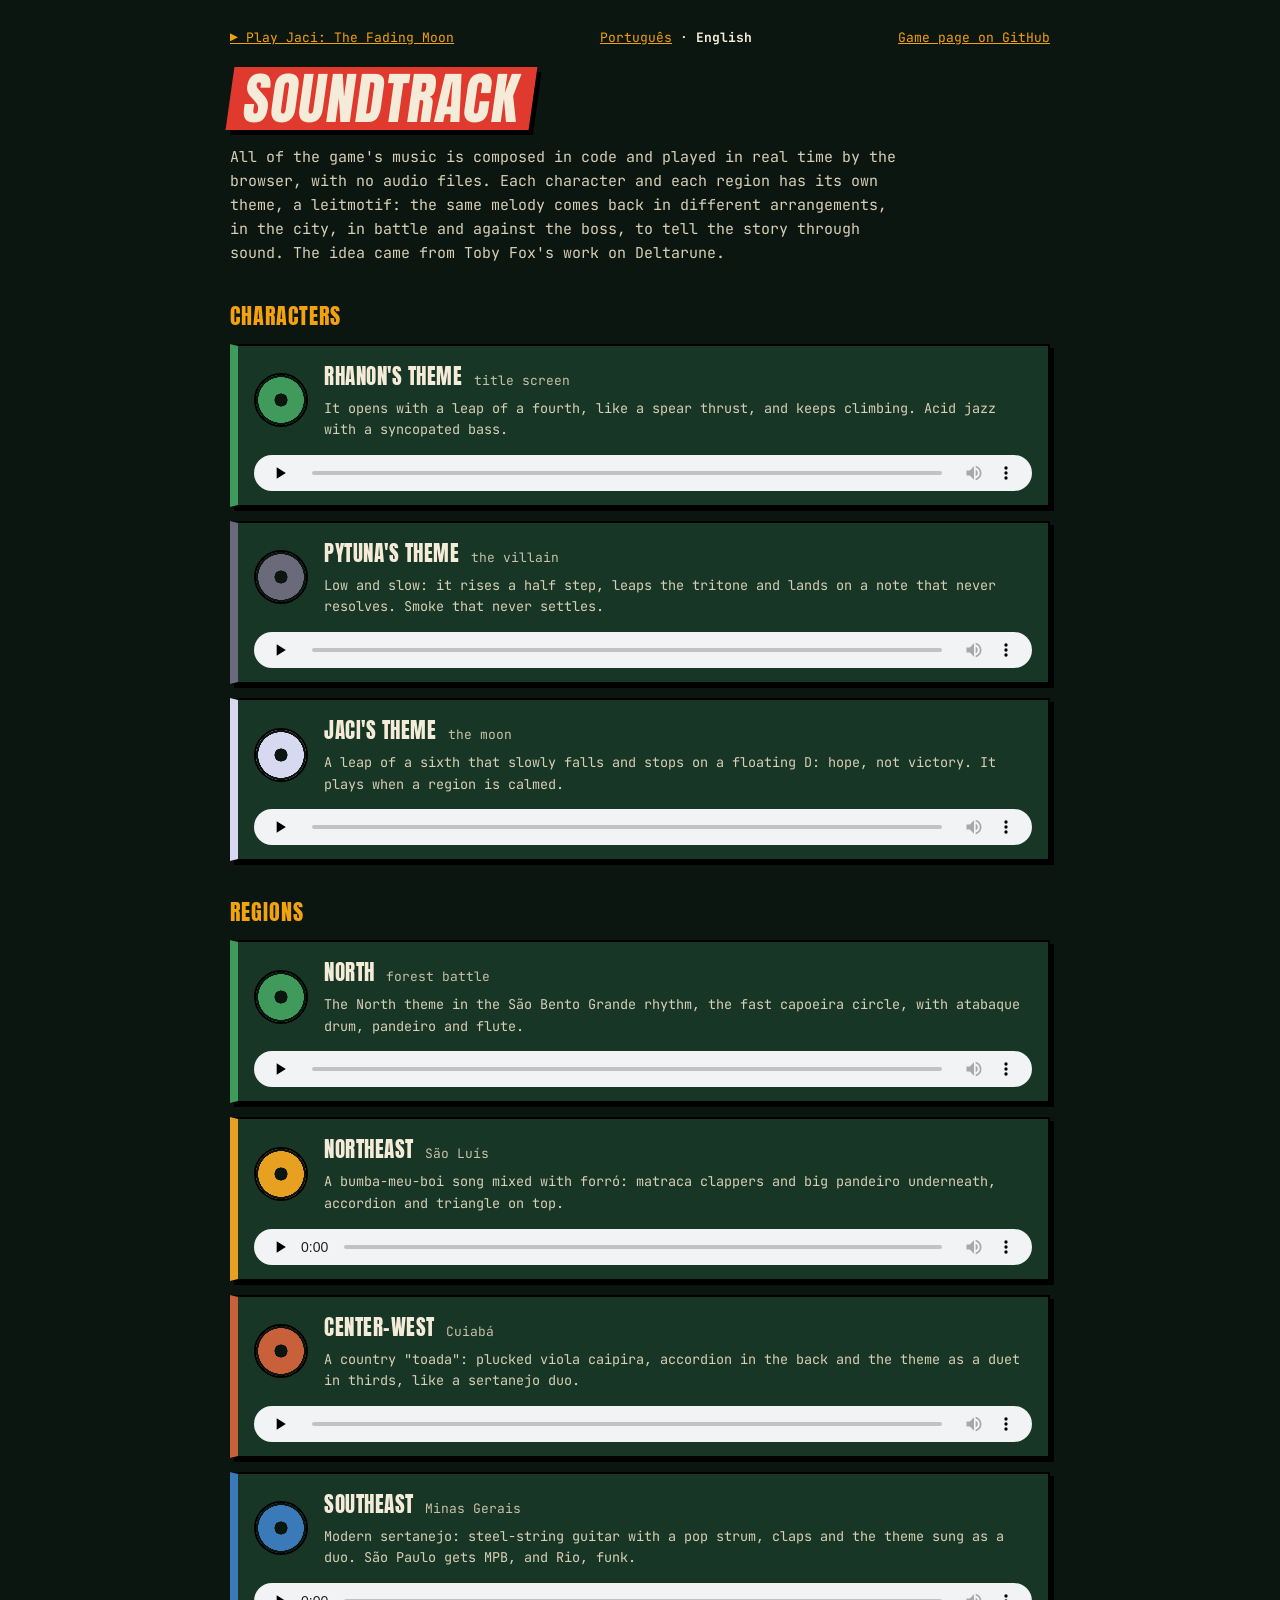
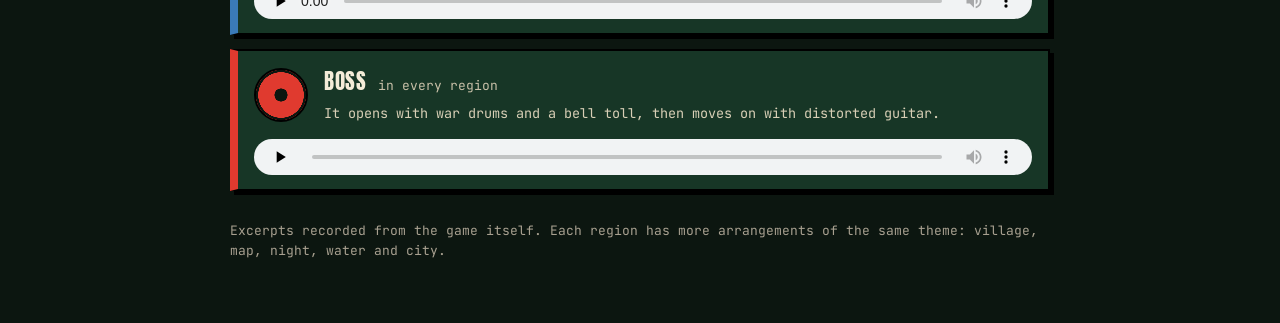
==== trilha.en.html @ 00fb3973 "Publica versão 0.89.0" ====
<!doctype html>
<html lang="en">
<head>
<meta charset="utf-8">
<meta name="viewport" content="width=device-width, initial-scale=1">
<title>Soundtrack · Jaci: The Fading Moon</title>
<link rel="stylesheet" href="https://fonts.googleapis.com/css2?family=Anton&family=JetBrains+Mono:wght@400;700&display=swap">
<style>
  :root{--ink:#0c1610;--leaf:#173626;--moss:#2a5a3c;--bone:#f4ecd8;--paper:#e8d9b0;--blood:#e03a2f;--gold:#f2a20c;
    --display:"Anton",Impact,sans-serif;--mono:"JetBrains Mono",ui-monospace,monospace}
  *{box-sizing:border-box}
  body{margin:0;background:var(--ink);color:var(--bone);font:15px/1.6 var(--mono);padding:28px 16px 48px}
  main{max-width:820px;margin:0 auto}
  a{color:var(--gold)}
  .top{display:flex;justify-content:space-between;gap:12px;flex-wrap:wrap;font-size:13px}
  h1{font:400 clamp(34px,7vw,56px)/1.05 var(--display);letter-spacing:1px;margin:18px 0 6px;text-transform:uppercase}
  h1 span{display:inline-block;background:var(--blood);padding:2px 14px;transform:skewX(-8deg);box-shadow:5px 5px 0 #000}
  .lead{color:#d8cfb6;max-width:680px}
  h2{font:400 22px var(--display);letter-spacing:1px;text-transform:uppercase;margin:34px 0 12px;color:var(--gold)}
  .faixa{display:grid;grid-template-columns:54px 1fr;gap:4px 16px;align-items:center;background:var(--leaf);border:2px solid #000;
    box-shadow:4px 4px 0 #000;padding:14px 16px;margin:0 0 14px;border-left:8px solid var(--c)}
  .faixa .disco{grid-row:span 2;width:54px;height:54px;border-radius:50%;background:radial-gradient(circle at 50% 50%,#0c1610 0 18%,var(--c) 19% 64%,#0c1610 65% 70%,var(--c) 71%);border:2px solid #000}
  .faixa.tocando .disco{animation:gira 2.4s linear infinite}
  @keyframes gira{to{transform:rotate(360deg)}}
  .faixa h3{margin:0;font:400 21px var(--display);letter-spacing:.5px;text-transform:uppercase}
  .faixa h3 small{font:400 13px var(--mono);color:#c8c0a8;text-transform:none;letter-spacing:0;margin-left:6px}
  .faixa p{margin:2px 0 0;color:#d8cfb6;font-size:13.5px}
  .faixa audio{grid-column:1/-1;width:100%;margin-top:10px;height:36px}
  .nota{margin-top:30px;font-size:13px;color:#a8a090}
  @media (max-width:560px){.faixa{grid-template-columns:40px 1fr}.faixa .disco{width:40px;height:40px}}
</style>
</head>
<body>
<main>
  <div class="top"><a href="./">▶ Play Jaci: The Fading Moon</a><span><a href="trilha.html" lang="pt-BR">Português</a> · <b>English</b></span><a href="https://github.com/Ganseblumchen97/rhanon-macley">Game page on GitHub</a></div>
  <h1><span>Soundtrack</span></h1>
  <p class="lead">All of the game's music is composed in code and played in real time by the browser, with no audio files.
  Each character and each region has its own theme, a leitmotif: the same melody comes back in different arrangements, in
  the city, in battle and against the boss, to tell the story through sound. The idea came from Toby Fox's work on Deltarune.</p>

  <h2>Characters</h2>
  <div class="faixa" style="--c:#3f9a5c"><i class="disco"></i><h3>Rhanon's theme <small>title screen</small></h3>
    <p>It opens with a leap of a fourth, like a spear thrust, and keeps climbing. Acid jazz with a syncopated bass.</p>
    <audio controls preload="none" src="midia/tema-rhanon.webm"></audio></div>
  <div class="faixa" style="--c:#6a6a7a"><i class="disco"></i><h3>Pytuna's theme <small>the villain</small></h3>
    <p>Low and slow: it rises a half step, leaps the tritone and lands on a note that never resolves. Smoke that never settles.</p>
    <audio controls preload="none" src="midia/tema-pytuna.webm"></audio></div>
  <div class="faixa" style="--c:#d8d8f0"><i class="disco"></i><h3>Jaci's theme <small>the moon</small></h3>
    <p>A leap of a sixth that slowly falls and stops on a floating D: hope, not victory. It plays when a region is calmed.</p>
    <audio controls preload="none" src="midia/tema-jaci.webm"></audio></div>

  <h2>Regions</h2>
  <div class="faixa" style="--c:#3f9a5c"><i class="disco"></i><h3>North <small>forest battle</small></h3>
    <p>The North theme in the São Bento Grande rhythm, the fast capoeira circle, with atabaque drum, pandeiro and flute.</p>
    <audio controls preload="none" src="midia/norte-batalha.webm"></audio></div>
  <div class="faixa" style="--c:#e8a020"><i class="disco"></i><h3>Northeast <small>São Luís</small></h3>
    <p>A bumba-meu-boi song mixed with forró: matraca clappers and big pandeiro underneath, accordion and triangle on top.</p>
    <audio controls preload="none" src="midia/nordeste.webm"></audio></div>
  <div class="faixa" style="--c:#c8603a"><i class="disco"></i><h3>Center-West <small>Cuiabá</small></h3>
    <p>A country "toada": plucked viola caipira, accordion in the back and the theme as a duet in thirds, like a sertanejo duo.</p>
    <audio controls preload="none" src="midia/centro-oeste.webm"></audio></div>
  <div class="faixa" style="--c:#3a7ab8"><i class="disco"></i><h3>Southeast <small>Minas Gerais</small></h3>
    <p>Modern sertanejo: steel-string guitar with a pop strum, claps and the theme sung as a duo. São Paulo gets MPB, and Rio, funk.</p>
    <audio controls preload="none" src="midia/sudeste-minas.webm"></audio></div>
  <div class="faixa" style="--c:#e03a2f"><i class="disco"></i><h3>Boss <small>in every region</small></h3>
    <p>It opens with war drums and a bell toll, then moves on with distorted guitar.</p>
    <audio controls preload="none" src="midia/chefe.webm"></audio></div>

  <p class="nota">Excerpts recorded from the game itself. Each region has more arrangements of the same theme: village, map, night, water and city.</p>
</main>
<script>
  // uma faixa por vez, e o disco gira enquanto toca (mesmo código da página em português)
  const audios = [...document.querySelectorAll("audio")];
  audios.forEach(a => {
    a.addEventListener("play", () => { audios.forEach(o => { if (o !== a) o.pause(); }); a.parentElement.classList.add("tocando"); });
    ["pause", "ended"].forEach(ev => a.addEventListener(ev, () => a.parentElement.classList.remove("tocando")));
  });
</script>
</body>
</html>
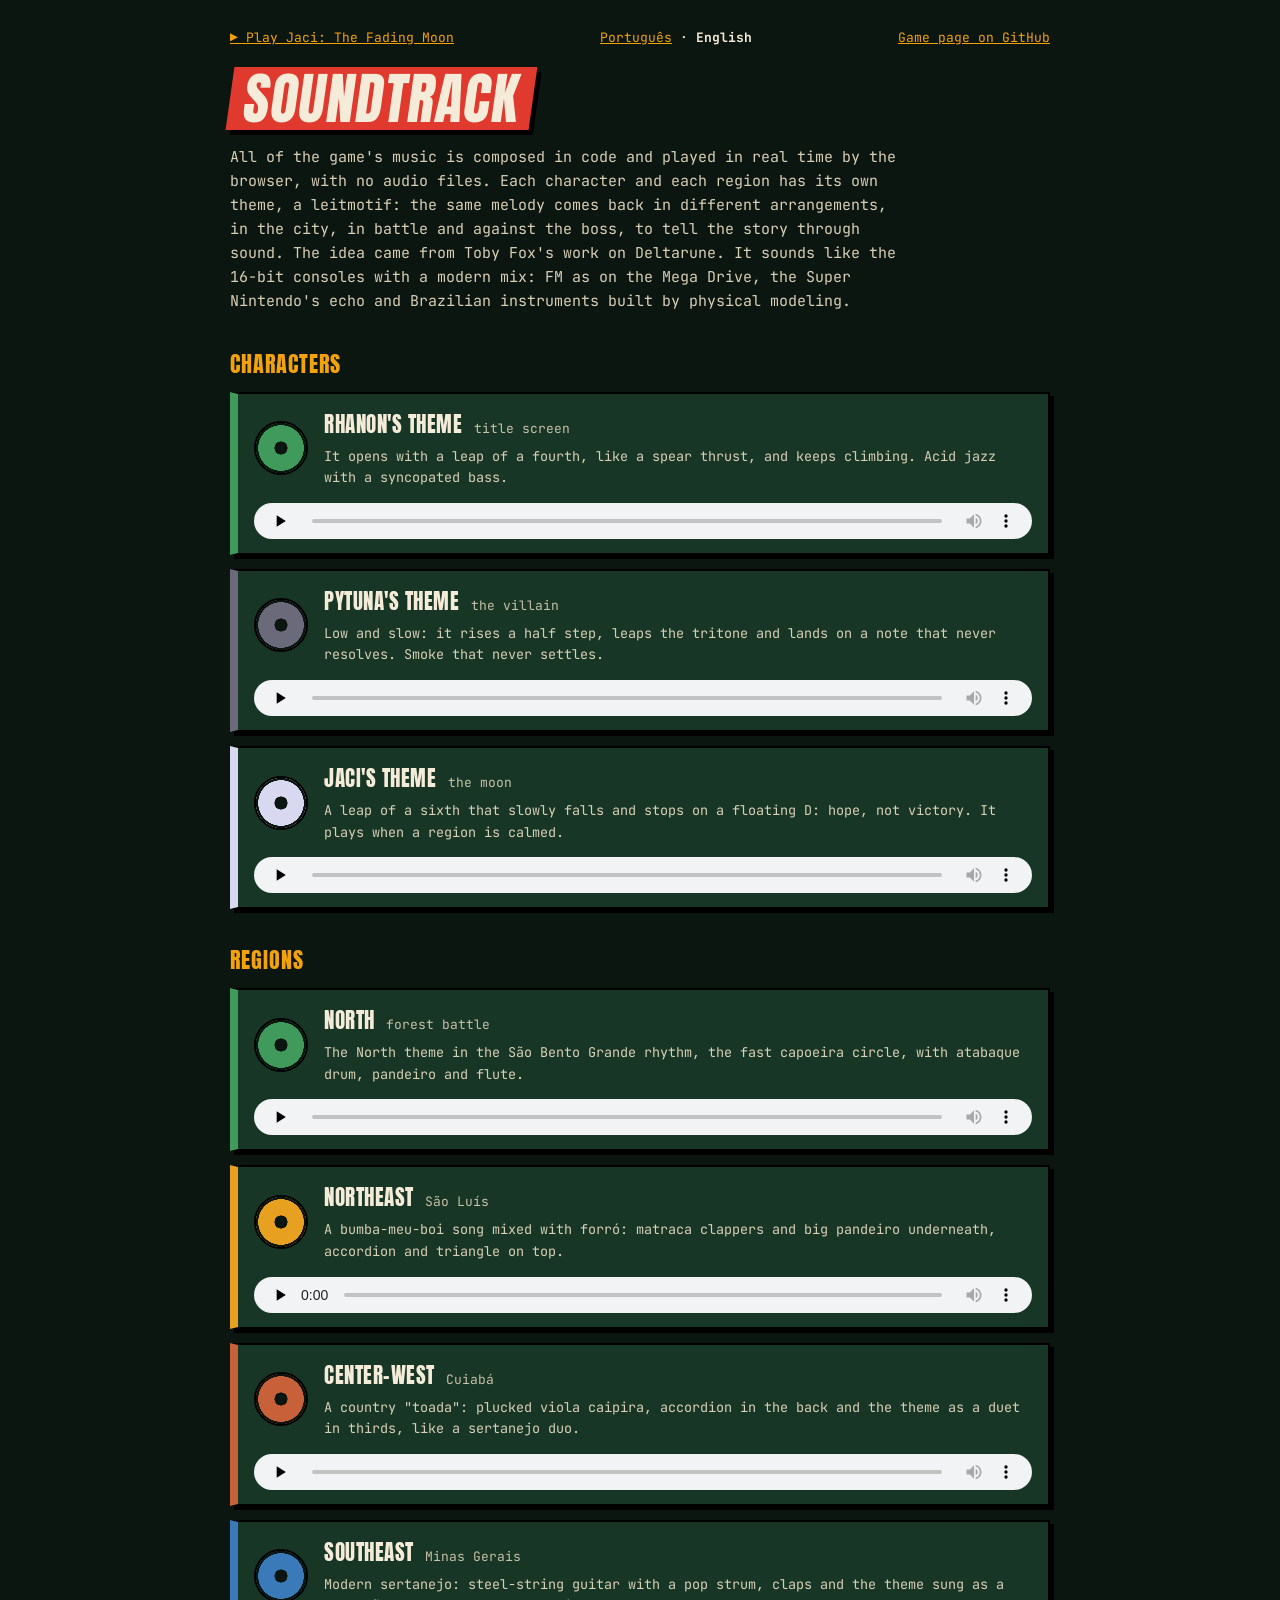
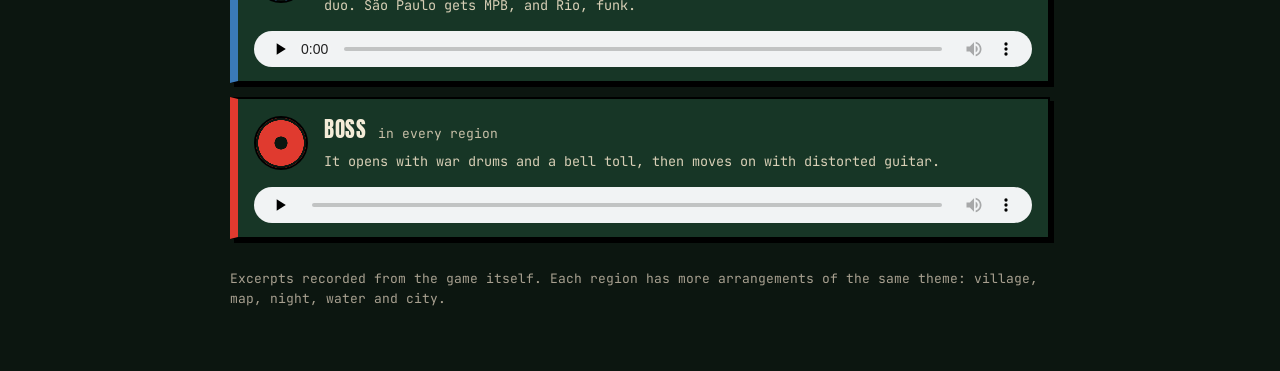
==== commit e568ced7: "Publica versão 0.95.0" ====
--- a/trilha.en.html
+++ b/trilha.en.html
@@ -36,7 +36,9 @@
   <h1><span>Soundtrack</span></h1>
   <p class="lead">All of the game's music is composed in code and played in real time by the browser, with no audio files.
   Each character and each region has its own theme, a leitmotif: the same melody comes back in different arrangements, in
-  the city, in battle and against the boss, to tell the story through sound. The idea came from Toby Fox's work on Deltarune.</p>
+  the city, in battle and against the boss, to tell the story through sound. The idea came from Toby Fox's work on Deltarune.
+  It sounds like the 16-bit consoles with a modern mix: FM as on the Mega Drive, the Super Nintendo's echo and Brazilian
+  instruments built by physical modeling.</p>
 
   <h2>Characters</h2>
   <div class="faixa" style="--c:#3f9a5c"><i class="disco"></i><h3>Rhanon's theme <small>title screen</small></h3>
